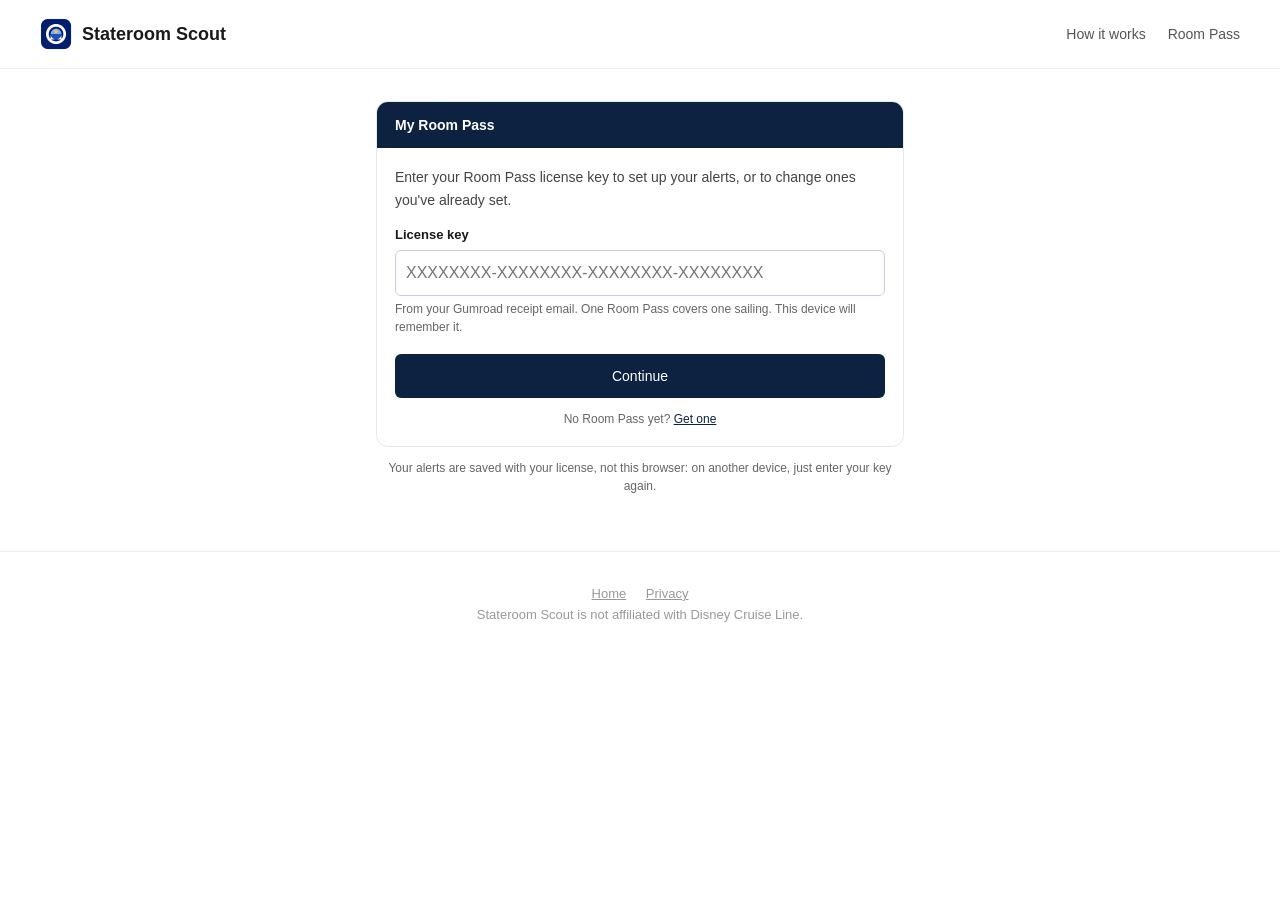
==== alerts.html @ 9aacd480 "Stateroom Scout site: landing page, Room Pass alerts, privacy" ====
<!DOCTYPE html>
<html lang="en">
<head>
  <meta charset="UTF-8" />
  <meta name="viewport" content="width=device-width, initial-scale=1.0" />
  <title>My Alerts - Stateroom Scout</title>
  <meta name="description" content="Set up your Room Pass: stateroom alerts and price drop alerts for your Disney cruise." />
  <meta name="robots" content="noindex" />
  <link rel="icon" href="icons/icon48.png" />
  <link rel="stylesheet" href="site.css" />
</head>
<body>
  <header class="site-header">
    <a class="logo" href="./"><img src="icons/icon128.png" alt="" /> Stateroom Scout</a>
    <nav>
      <a class="nav-optional" href="./#how">How it works</a>
      <a href="./#pricing">Room Pass</a>
    </nav>
  </header>

  <main class="app-wrap">
    <div class="app">
      <div class="app-head">
        <span>My Room Pass</span>
        <span id="sailing-badge" class="badge hidden"></span>
      </div>

      <div id="loading" class="panel loading">Loading...</div>
      <div id="fatal" class="notice error hidden"></div>

      <!-- 1. License -->
      <section id="screen-license" class="panel hidden">
        <p class="lead">Enter your Room Pass license key to set up your alerts, or to change ones you've already set.</p>
        <div class="field">
          <label for="license-key">License key</label>
          <input id="license-key" type="text" placeholder="XXXXXXXX-XXXXXXXX-XXXXXXXX-XXXXXXXX" autocomplete="off" spellcheck="false" />
          <p class="hint">From your Gumroad receipt email. One Room Pass covers one sailing. This device will remember it.</p>
        </div>
        <p id="license-error" class="error-text hidden"></p>
        <button id="activate-btn" class="btn-primary">Continue</button>
        <p class="hint center">No Room Pass yet? <a href="buy.html">Get one</a></p>
      </section>

      <!-- 2. Sailing -->
      <section id="screen-sailing" class="panel hidden">
        <h2>Which cruise are you on?</h2>
        <div class="field">
          <label for="ship">Ship</label>
          <select id="ship"><option value="">Choose a ship</option></select>
        </div>
        <div class="field">
          <label for="sailing">Departure date</label>
          <select id="sailing" disabled><option value="">Choose a ship first</option></select>
        </div>
        <div class="field">
          <label for="guests">Guests in your stateroom</label>
          <select id="guests">
            <option value="1">1</option>
            <option value="2" selected>2</option>
            <option value="3">3</option>
            <option value="4">4</option>
            <option value="5">5</option>
          </select>
          <p class="hint">Disney shows different rooms and prices to different party sizes, so alerts match yours.</p>
        </div>
        <p id="reset-note" class="notice"></p>
        <p id="sailing-error" class="error-text hidden"></p>
        <button id="set-sailing-btn" class="btn-primary" disabled>Set my sailing</button>
      </section>

      <!-- Sailing departed -->
      <section id="screen-departed" class="panel hidden">
        <h2>This sailing has departed</h2>
        <p class="lead">This Room Pass was for a sailing that has now sailed, so its alerts have ended. We hope it was a great trip.</p>
        <button class="btn-secondary forget-license-btn">Use a different license</button>
      </section>

      <!-- 3. Watches -->
      <section id="screen-watches" class="panel hidden">
        <div class="card">
          <div>
            <div id="sailing-title" class="card-title"></div>
            <div id="sailing-meta" class="card-meta"></div>
          </div>
          <button id="change-sailing-btn" class="btn-link">Change</button>
        </div>
        <div id="change-sailing-confirm" class="notice hidden">
          <p id="change-sailing-text"></p>
          <div class="row">
            <button id="change-sailing-yes" class="btn-danger">Change my sailing</button>
            <button id="change-sailing-no" class="btn-secondary">Keep it</button>
          </div>
        </div>

        <h3>Notifications</h3>
        <div class="field">
          <label for="ntfy-topic">ntfy topic</label>
          <div class="row">
            <input id="ntfy-topic" type="text" autocomplete="off" spellcheck="false" />
            <button id="generate-topic-btn" class="btn-secondary small" title="Make a new random topic">New</button>
          </div>
          <p class="hint">Install the free <a href="https://ntfy.sh" target="_blank" rel="noopener noreferrer">ntfy</a> app on your phone and subscribe to this exact topic. Anyone who knows the topic can read its alerts, so keep it hard to guess.</p>
          <button id="test-ntfy-btn" class="btn-secondary small">Send a test notification</button>
          <span id="test-ntfy-result" class="hint"></span>
        </div>

        <h3>Stateroom alerts</h3>
        <p class="hint">Enter the staterooms you'd like. We'll alert you when one opens for <span class="party-text"></span>.</p>
        <div id="room-list" class="room-list"></div>
        <button id="add-room-btn" class="btn-link">+ Add another stateroom</button>

        <h3>Price drop alerts</h3>
        <label class="check"><input id="price-enabled" type="checkbox" /> Watch my booked category for price drops</label>
        <p id="price-closed" class="notice hidden"></p>
        <div id="price-fields" class="hidden">
          <div class="field">
            <label for="category">Stateroom category you booked</label>
            <select id="category"><option value="">Choose a category</option></select>
            <p class="hint">On your reservation, e.g. "Category 4B".</p>
          </div>
          <div class="field">
            <label>Guests in your stateroom</label>
            <div class="static"><span class="guests-text"></span> <span class="hint">(set with your sailing)</span></div>
          </div>
          <div class="field">
            <label>Did you book with a discount, such as a placeholder reservation?</label>
            <div class="row">
              <label class="check"><input type="radio" name="discounted" value="no" checked /> No</label>
              <label class="check"><input type="radio" name="discounted" value="yes" /> Yes</label>
            </div>
          </div>
          <div id="discount-field" class="field hidden">
            <label for="discount-pct">Discount percentage</label>
            <div class="row narrow"><input id="discount-pct" type="text" inputmode="decimal" placeholder="10" /><span>%</span></div>
            <p class="hint">If you're unsure what percentage you received, leave this blank. We'll then alert you only when the price falls below what you paid.</p>
          </div>
          <div class="field">
            <label for="paid-total">Total you paid, including taxes</label>
            <input id="paid-total" type="text" inputmode="decimal" placeholder="$0.00" />
          </div>
          <p id="price-preview" class="hint"></p>
        </div>

        <p id="save-error" class="error-text hidden"></p>
        <p id="save-ok" class="ok-text hidden"></p>
        <button id="save-btn" class="btn-primary">Save alerts</button>

        <div class="app-foot">
          <span id="license-ending" class="hint"></span>
          <button class="btn-link forget-license-btn">Forget my license on this device</button>
        </div>
      </section>
    </div>
    <p class="hint center">Your alerts are saved with your license, not this browser: on another device, just enter your key again.</p>
  </main>

  <template id="room-row">
    <div class="row room-row">
      <input type="text" inputmode="numeric" placeholder="Stateroom number, e.g. 8574" />
      <button class="btn-icon remove-room" title="Remove">&times;</button>
    </div>
  </template>

  <footer class="site-footer">
    <a href="./">Home</a> <a href="privacy.html">Privacy</a>
    <p>Stateroom Scout is not affiliated with Disney Cruise Line.</p>
  </footer>

  <script type="module" src="alerts.js"></script>
</body>
</html>
---- site.css ----
/* Stateroom Scout site: shared by the landing page, the alerts page and the policy pages. */

*, *::before, *::after { box-sizing: border-box; margin: 0; padding: 0; }

:root {
  --navy: #0d2240;
  --navy-2: #1a3a60;
  --ink: #1a1a1a;
  --text: #444;
  --muted: #666;
  --line: #e5e9ef;
  --soft: #f7f9fc;
  --warn-bg: #fff8e6;
  --warn-line: #f0c040;
  --red: #b3261e;
  --green: #1a7a3a;
}

body {
  font-family: -apple-system, BlinkMacSystemFont, "Segoe UI", Roboto, sans-serif;
  color: var(--ink);
  background: #fff;
  line-height: 1.6;
}
a { color: var(--navy); }
.hidden { display: none !important; }

/* Header and footer ----------------------------------------------------------------------------- */

.site-header {
  display: flex;
  align-items: center;
  justify-content: space-between;
  gap: 16px;
  padding: 18px 40px;
  border-bottom: 1px solid #eee;
}
.logo { display: flex; align-items: center; gap: 10px; font-weight: 700; font-size: 18px; text-decoration: none; color: var(--ink); }
.logo img { width: 32px; height: 32px; border-radius: 6px; }
.site-header nav { display: flex; align-items: center; gap: 22px; }
.site-header nav a { text-decoration: none; font-size: 14px; color: #555; }
.site-header nav a:hover { color: var(--ink); }
.site-header nav a.nav-cta { color: #fff; background: var(--navy); padding: 7px 14px; border-radius: 6px; font-weight: 600; }
.site-header nav a.nav-cta:hover { background: var(--navy-2); color: #fff; }

.site-footer { text-align: center; padding: 32px 24px; font-size: 13px; color: #999; border-top: 1px solid #eee; }
.site-footer a { color: #999; margin: 0 8px; }

@media (max-width: 640px) {
  .site-header { padding: 14px 16px; }
  .site-header nav { gap: 14px; }
  .site-header nav .nav-optional { display: none; }
}

/* Landing page ---------------------------------------------------------------------------------- */

.hero { text-align: center; padding: 72px 24px 56px; max-width: 760px; margin: 0 auto; }
.hero h1 { font-size: 42px; font-weight: 800; line-height: 1.2; margin-bottom: 18px; color: var(--navy); }
.hero p { font-size: 18px; color: var(--text); margin: 0 auto 32px; max-width: 580px; }
.hero-actions { display: flex; gap: 14px; justify-content: center; flex-wrap: wrap; }

.btn {
  display: inline-block;
  padding: 13px 26px;
  border-radius: 8px;
  text-decoration: none;
  font-weight: 600;
  font-size: 15px;
  border: 2px solid var(--navy);
  transition: background 0.15s;
}
.btn-solid { background: var(--navy); color: #fff; }
.btn-solid:hover { background: var(--navy-2); }
.btn-outline { color: var(--navy); background: #fff; }
.btn-outline:hover { background: #f0f4f8; }

.section { padding: 64px 24px; max-width: 920px; margin: 0 auto; }
.section h2 { text-align: center; font-size: 28px; font-weight: 700; color: var(--navy); margin-bottom: 40px; }
.band { background: var(--soft); }

.steps { display: grid; grid-template-columns: repeat(auto-fit, minmax(240px, 1fr)); gap: 28px; }
.step { text-align: center; padding: 16px; }
.step-number {
  display: inline-flex; align-items: center; justify-content: center;
  width: 44px; height: 44px; border-radius: 50%;
  background: var(--navy); color: #fff; font-weight: 700; font-size: 18px; margin-bottom: 14px;
}
.step h3 { font-size: 17px; margin-bottom: 8px; }
.step p { font-size: 14px; color: #555; }

.features { display: grid; grid-template-columns: repeat(auto-fit, minmax(260px, 1fr)); gap: 20px; }
.feature { background: #fff; border: 1.5px solid var(--line); border-radius: 10px; padding: 22px; }
.feature h3 { font-size: 17px; color: var(--navy); margin-bottom: 8px; }
.feature p { font-size: 14px; color: #555; }

.price-card {
  max-width: 420px; margin: 0 auto; text-align: center;
  border: 2px solid var(--navy); border-radius: 12px; padding: 32px 28px; background: #fff;
}
.price-card h3 { font-size: 20px; color: var(--navy); }
.price { font-size: 44px; font-weight: 800; color: var(--navy); line-height: 1.1; margin: 10px 0 2px; }
.price-sub { font-size: 14px; color: var(--muted); margin-bottom: 20px; }
.price-card ul { text-align: left; list-style: none; margin: 0 auto 24px; font-size: 15px; color: var(--text); }
.price-card li { padding: 6px 0 6px 26px; position: relative; }
.price-card li::before { content: "\2713"; position: absolute; left: 0; color: var(--green); font-weight: 700; }

.faq { max-width: 700px; margin: 0 auto; }
.faq details { border-bottom: 1px solid var(--line); padding: 14px 0; }
.faq summary { font-weight: 600; cursor: pointer; font-size: 16px; }
.faq details p { margin-top: 10px; font-size: 15px; color: var(--text); }

.fine { text-align: center; font-size: 12px; color: #999; max-width: 640px; margin: 24px auto 0; }

@media (max-width: 640px) {
  .hero { padding: 48px 16px 40px; }
  .hero h1 { font-size: 32px; }
  .hero p { font-size: 16px; }
  .section { padding: 48px 16px; }
}

/* Policy pages ---------------------------------------------------------------------------------- */

.prose { max-width: 680px; margin: 0 auto; padding: 56px 24px; }
.prose h1 { font-size: 28px; font-weight: 800; margin-bottom: 8px; color: var(--navy); }
.prose .updated { font-size: 13px; color: #888; margin-bottom: 36px; }
.prose h2 { font-size: 17px; margin: 32px 0 10px; color: var(--navy); }
.prose p, .prose li { font-size: 15px; color: #333; }
.prose p { margin-bottom: 12px; }
.prose ul { margin: 8px 0 12px 20px; }
.prose li { margin-bottom: 6px; }

/* Alerts page ----------------------------------------------------------------------------------- */

.app-wrap { max-width: 560px; margin: 32px auto 56px; padding: 0 16px; }
.app { border: 1.5px solid var(--line); border-radius: 12px; overflow: hidden; background: #fff; font-size: 14px; }
.app-head {
  display: flex; align-items: center; justify-content: space-between; gap: 8px;
  background: var(--navy); color: #fff; padding: 12px 18px; font-weight: 600;
}
.badge {
  font-size: 12px; font-weight: 500; background: rgba(255 255 255 / 0.15); border-radius: 10px; padding: 2px 9px;
  color: #e0e8ff; max-width: 60%; overflow: hidden; text-overflow: ellipsis; white-space: nowrap;
}
.panel { padding: 18px; }
.loading { color: var(--muted); text-align: center; padding: 36px; }

.app h2 { font-size: 17px; margin-bottom: 12px; color: var(--navy); }
.app h3 { font-size: 14px; margin: 18px 0 6px; padding-top: 14px; border-top: 1px solid var(--line); color: var(--navy); }
.lead { margin-bottom: 14px; color: var(--text); }

.field { margin-bottom: 12px; }
.field > label { display: block; font-weight: 600; font-size: 13px; margin-bottom: 4px; }
.app input[type="text"], .app select {
  width: 100%; padding: 9px 10px; border: 1px solid #c8cde0; border-radius: 6px;
  font: inherit; font-size: 16px; /* 16px stops phones zooming in on focus */
  background: #fff; color: var(--ink);
}
.app input[type="text"]:focus, .app select:focus { outline: 2px solid #8fa6e8; outline-offset: 0; border-color: var(--navy); }
.app select:disabled { background: var(--soft); color: #999; }
.static { padding: 4px 0; }

.hint { font-size: 12px; color: var(--muted); line-height: 1.5; margin-top: 4px; }
.center { text-align: center; margin-top: 12px; }
.row { display: flex; align-items: center; gap: 8px; }
.row.narrow input { width: 90px !important; }
.check { display: inline-flex; align-items: center; gap: 6px; font-weight: 400; cursor: pointer; margin-right: 14px; }

.notice {
  background: var(--warn-bg); border: 1px solid var(--warn-line); border-radius: 6px;
  padding: 9px 11px; font-size: 13px; line-height: 1.5; margin: 8px 0 12px;
}
.notice .row { margin-top: 8px; }
.notice.error { background: #fdecea; border-color: #f1b0aa; color: var(--red); margin: 14px 18px; }
.error-text { color: var(--red); font-size: 13px; margin: 6px 0 8px; line-height: 1.5; }
.ok-text { color: var(--green); font-size: 13px; margin: 6px 0 8px; }

.card {
  display: flex; justify-content: space-between; align-items: flex-start; gap: 8px;
  background: var(--soft); border: 1px solid var(--line); border-radius: 8px; padding: 10px 12px;
}
.card-title { font-weight: 600; }
.card-meta { font-size: 12px; color: var(--muted); margin-top: 2px; line-height: 1.45; }

.room-list { display: flex; flex-direction: column; gap: 8px; margin: 8px 0; }
.room-row input.invalid { border-color: var(--red); }

.app button { font: inherit; cursor: pointer; }
.btn-primary, .btn-secondary, .btn-danger { border-radius: 6px; padding: 10px 14px; font-weight: 600; border: 1px solid transparent; }
.btn-primary { width: 100%; background: var(--navy); color: #fff; margin-top: 6px; }
.btn-primary:disabled { background: #9aa5c8; cursor: default; }
.btn-secondary { background: #fff; color: var(--navy); border-color: #c8cde0; }
.btn-danger { background: var(--red); color: #fff; }
.small { padding: 7px 11px; font-size: 13px; white-space: nowrap; }
.btn-link { background: none; border: none; color: var(--navy); text-decoration: underline; font-size: 13px; padding: 2px 0; }
.btn-icon { background: none; border: none; color: #999; font-size: 20px; line-height: 1; padding: 0 6px; }
.btn-icon:hover { color: var(--red); }
#test-ntfy-btn { margin-top: 8px; }

.app-foot {
  display: flex; justify-content: space-between; align-items: center; gap: 8px; flex-wrap: wrap;
  margin-top: 16px; padding-top: 12px; border-top: 1px solid var(--line);
}
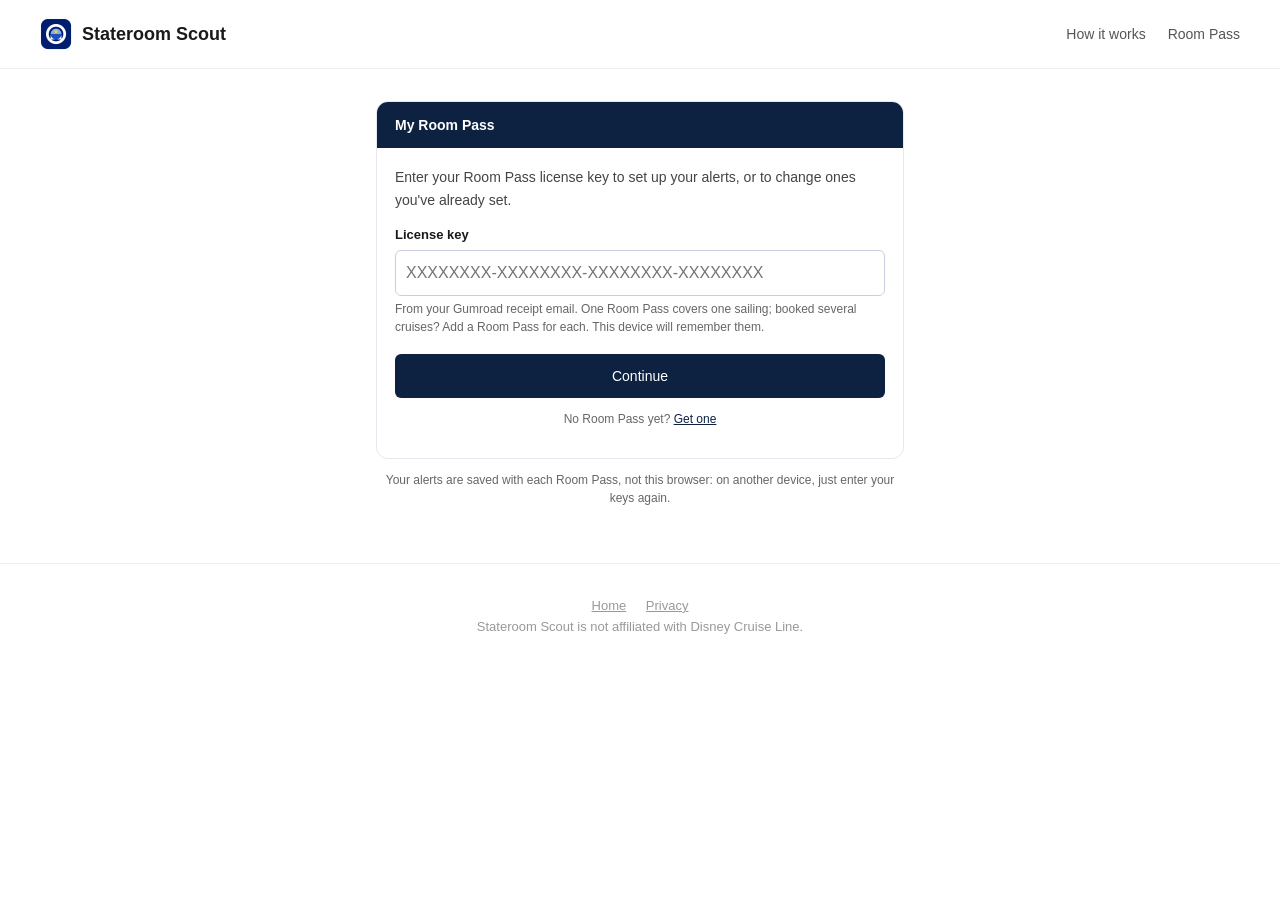
==== commit 3eebb592: "Several Room Passes on one device" ====
--- a/alerts.html
+++ b/alerts.html
@@ -19,6 +19,10 @@
   </header>
 
   <main class="app-wrap">
+    <div id="pass-bar" class="pass-bar hidden">
+      <label for="pass-select">Room Pass</label>
+      <select id="pass-select"></select>
+    </div>
     <div class="app">
       <div class="app-head">
         <span>My Room Pass</span>
@@ -30,15 +34,17 @@
 
       <!-- 1. License -->
       <section id="screen-license" class="panel hidden">
-        <p class="lead">Enter your Room Pass license key to set up your alerts, or to change ones you've already set.</p>
+        <p id="license-lead" class="lead">Enter your Room Pass license key to set up your alerts, or to change ones you've already set.</p>
         <div class="field">
           <label for="license-key">License key</label>
           <input id="license-key" type="text" placeholder="XXXXXXXX-XXXXXXXX-XXXXXXXX-XXXXXXXX" autocomplete="off" spellcheck="false" />
-          <p class="hint">From your Gumroad receipt email. One Room Pass covers one sailing. This device will remember it.</p>
+          <p class="hint">From your Gumroad receipt email. One Room Pass covers one sailing; booked several cruises? Add a Room Pass for each. This device will remember them.</p>
         </div>
         <p id="license-error" class="error-text hidden"></p>
         <button id="activate-btn" class="btn-primary">Continue</button>
         <p class="hint center">No Room Pass yet? <a href="buy.html">Get one</a></p>
+        <p class="center"><button id="remove-broken-btn" class="btn-link hidden">Remove this Room Pass from this device</button></p>
+        <p class="center"><button id="cancel-add-btn" class="btn-link hidden">Back to my Room Passes</button></p>
       </section>
 
       <!-- 2. Sailing -->
@@ -110,35 +116,12 @@
         <button id="add-room-btn" class="btn-link">+ Add another stateroom</button>
 
         <h3>Price drop alerts</h3>
-        <label class="check"><input id="price-enabled" type="checkbox" /> Watch my booked category for price drops</label>
+        <label class="check"><input id="price-enabled" type="checkbox" /> Watch what I paid for my booked staterooms</label>
         <p id="price-closed" class="notice hidden"></p>
         <div id="price-fields" class="hidden">
-          <div class="field">
-            <label for="category">Stateroom category you booked</label>
-            <select id="category"><option value="">Choose a category</option></select>
-            <p class="hint">On your reservation, e.g. "Category 4B".</p>
-          </div>
-          <div class="field">
-            <label>Guests in your stateroom</label>
-            <div class="static"><span class="guests-text"></span> <span class="hint">(set with your sailing)</span></div>
-          </div>
-          <div class="field">
-            <label>Did you book with a discount, such as a placeholder reservation?</label>
-            <div class="row">
-              <label class="check"><input type="radio" name="discounted" value="no" checked /> No</label>
-              <label class="check"><input type="radio" name="discounted" value="yes" /> Yes</label>
-            </div>
-          </div>
-          <div id="discount-field" class="field hidden">
-            <label for="discount-pct">Discount percentage</label>
-            <div class="row narrow"><input id="discount-pct" type="text" inputmode="decimal" placeholder="10" /><span>%</span></div>
-            <p class="hint">If you're unsure what percentage you received, leave this blank. We'll then alert you only when the price falls below what you paid.</p>
-          </div>
-          <div class="field">
-            <label for="paid-total">Total you paid, including taxes</label>
-            <input id="paid-total" type="text" inputmode="decimal" placeholder="$0.00" />
-          </div>
-          <p id="price-preview" class="hint"></p>
+          <p class="hint">Add each stateroom you've booked on this sailing. We'll alert you if Disney's price for its category and party drops below what you paid.</p>
+          <div id="booked-list" class="booked-list"></div>
+          <button id="add-booked-btn" class="btn-link">+ Add another booked stateroom</button>
         </div>
 
         <p id="save-error" class="error-text hidden"></p>
@@ -147,12 +130,50 @@
 
         <div class="app-foot">
           <span id="license-ending" class="hint"></span>
-          <button class="btn-link forget-license-btn">Forget my license on this device</button>
+          <button class="btn-link forget-license-btn">Remove this Room Pass from this device</button>
         </div>
       </section>
     </div>
-    <p class="hint center">Your alerts are saved with your license, not this browser: on another device, just enter your key again.</p>
+    <p class="hint center">Your alerts are saved with each Room Pass, not this browser: on another device, just enter your keys again.</p>
   </main>
+
+  <template id="booked-row">
+    <fieldset class="booked">
+      <div class="booked-head">
+        <legend class="booked-title"></legend>
+        <button class="btn-link remove-booked">Remove</button>
+      </div>
+      <div class="field">
+        <label>Category you booked</label>
+        <select class="b-category"><option value="">Choose a category</option></select>
+        <p class="hint">On your reservation, e.g. "Category 4B".</p>
+      </div>
+      <div class="field">
+        <label>Guests in this stateroom</label>
+        <select class="b-guests">
+          <option value="1">1</option><option value="2">2</option><option value="3">3</option>
+          <option value="4">4</option><option value="5">5</option>
+        </select>
+      </div>
+      <div class="field">
+        <label>Did you book it with a discount, such as a placeholder reservation?</label>
+        <div class="row">
+          <label class="check"><input type="radio" class="b-disc-no" value="no" checked /> No</label>
+          <label class="check"><input type="radio" class="b-disc-yes" value="yes" /> Yes</label>
+        </div>
+      </div>
+      <div class="field b-discount-field hidden">
+        <label>Discount percentage</label>
+        <div class="row narrow"><input class="b-pct" type="text" inputmode="decimal" placeholder="10" /><span>%</span></div>
+        <p class="hint">If you're unsure what percentage you received, leave this blank. We'll then alert you only when the price falls below what you paid.</p>
+      </div>
+      <div class="field">
+        <label>Total you paid for this stateroom, including taxes</label>
+        <input class="b-paid" type="text" inputmode="decimal" placeholder="$0.00" />
+      </div>
+      <p class="hint b-preview"></p>
+    </fieldset>
+  </template>
 
   <template id="room-row">
     <div class="row room-row">
--- a/site.css
+++ b/site.css
@@ -132,6 +132,9 @@
 /* Alerts page ----------------------------------------------------------------------------------- */
 
 .app-wrap { max-width: 560px; margin: 32px auto 56px; padding: 0 16px; }
+.pass-bar { display: flex; align-items: center; gap: 10px; margin-bottom: 12px; }
+.pass-bar label { font-weight: 600; font-size: 13px; color: var(--navy); white-space: nowrap; }
+.pass-bar select { flex: 1; min-width: 0; padding: 9px 10px; border: 1px solid #c8cde0; border-radius: 6px; font: inherit; font-size: 16px; background: #fff; color: var(--ink); }
 .app { border: 1.5px solid var(--line); border-radius: 12px; overflow: hidden; background: #fff; font-size: 14px; }
 .app-head {
   display: flex; align-items: center; justify-content: space-between; gap: 8px;
@@ -182,6 +185,10 @@
 .card-meta { font-size: 12px; color: var(--muted); margin-top: 2px; line-height: 1.45; }
 
 .room-list { display: flex; flex-direction: column; gap: 8px; margin: 8px 0; }
+.booked-list { display: flex; flex-direction: column; gap: 10px; margin: 8px 0; }
+.booked { border: 1px solid var(--line); border-radius: 8px; padding: 10px 12px 2px; background: var(--soft); min-width: 0; }
+.booked-head { display: flex; justify-content: space-between; align-items: center; margin-bottom: 6px; }
+.booked-title { font-weight: 600; font-size: 13px; color: var(--navy); padding: 0; }
 .room-row input.invalid { border-color: var(--red); }
 
 .app button { font: inherit; cursor: pointer; }
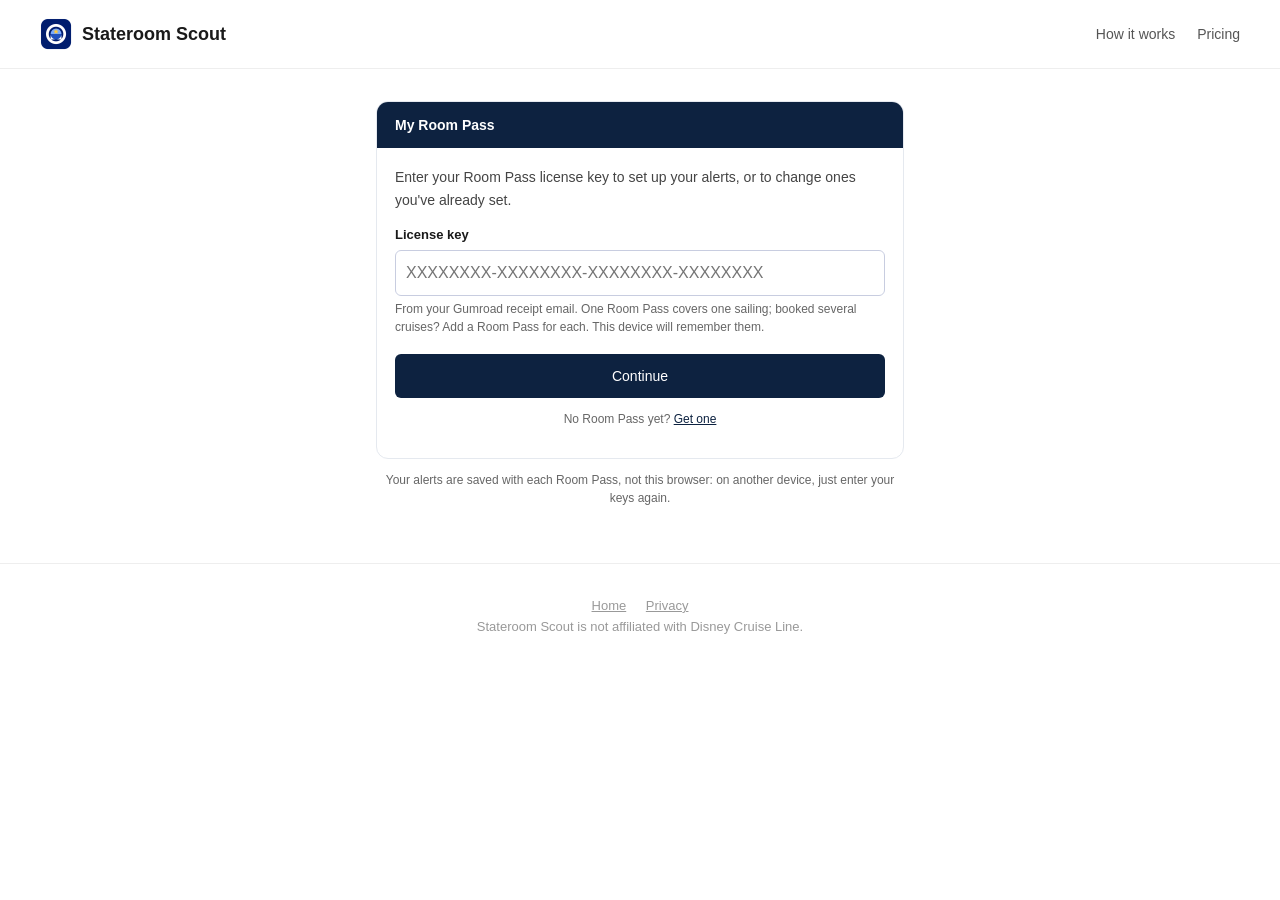
==== commit 9fdec4b2: "Cruise Pass on the pricing section" ====
--- a/alerts.html
+++ b/alerts.html
@@ -14,7 +14,7 @@
     <a class="logo" href="./"><img src="icons/icon128.png" alt="" /> Stateroom Scout</a>
     <nav>
       <a class="nav-optional" href="./#how">How it works</a>
-      <a href="./#pricing">Room Pass</a>
+      <a href="./#pricing">Pricing</a>
     </nav>
   </header>
 
--- a/site.css
+++ b/site.css
@@ -93,6 +93,17 @@
 .feature h3 { font-size: 17px; color: var(--navy); margin-bottom: 8px; }
 .feature p { font-size: 14px; color: #555; }
 
+.price-cards { display: grid; grid-template-columns: repeat(auto-fit, minmax(280px, 1fr)); gap: 24px; max-width: 880px; margin: 0 auto; align-items: stretch; }
+.price-cards .price-card { display: flex; flex-direction: column; }
+.price-cards .price-card ul { flex: 1; }
+.price-cards .price-card { position: relative; }
+.price-tag {
+  position: absolute; top: 0; left: 50%; transform: translate(-50%, -50%);
+  background: var(--navy); color: #fff; font-size: 12px; font-weight: 700;
+  padding: 4px 12px; border-radius: 999px; letter-spacing: 0.02em; white-space: nowrap;
+}
+.price-was { font-size: 22px; font-weight: 600; color: #999; text-decoration: line-through; margin-right: 6px; vertical-align: middle; }
+.hero-note { margin-top: 18px !important; margin-bottom: 0 !important; font-size: 14px !important; color: var(--muted) !important; }
 .price-card {
   max-width: 420px; margin: 0 auto; text-align: center;
   border: 2px solid var(--navy); border-radius: 12px; padding: 32px 28px; background: #fff;
